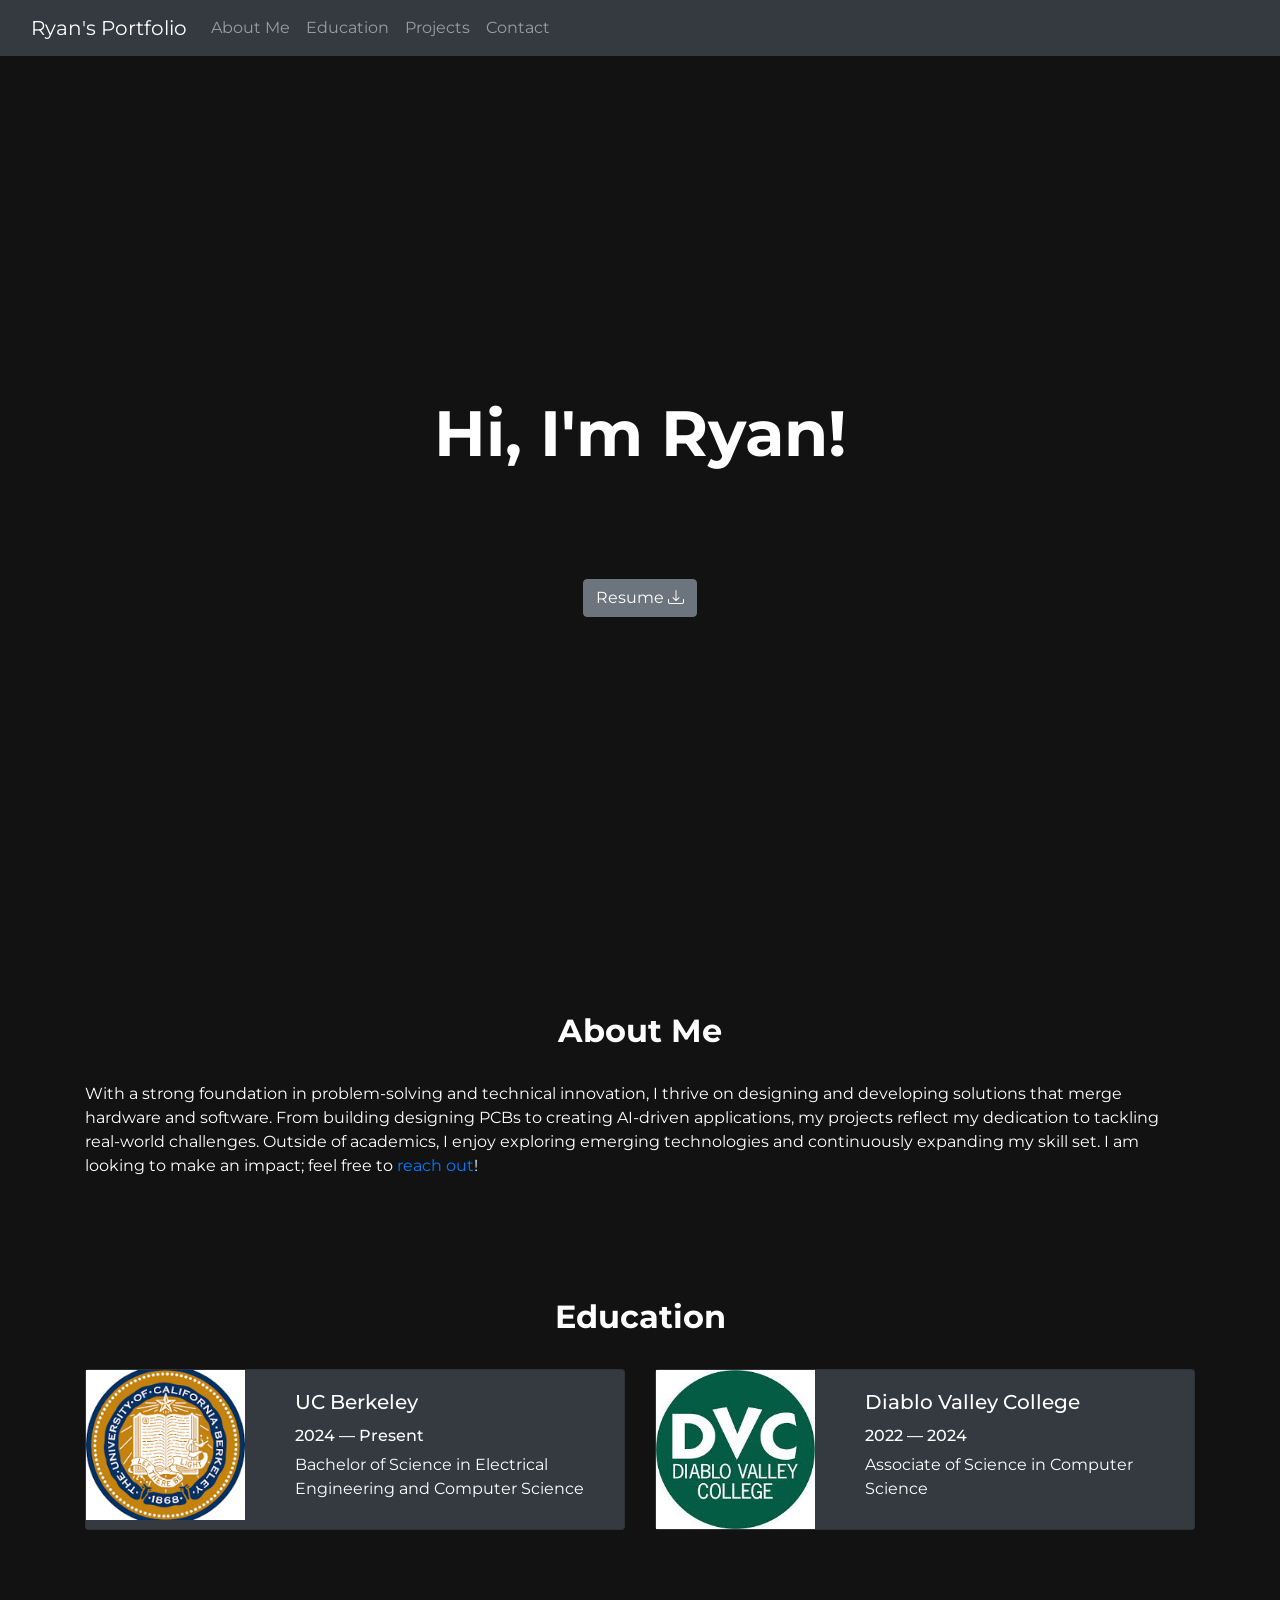
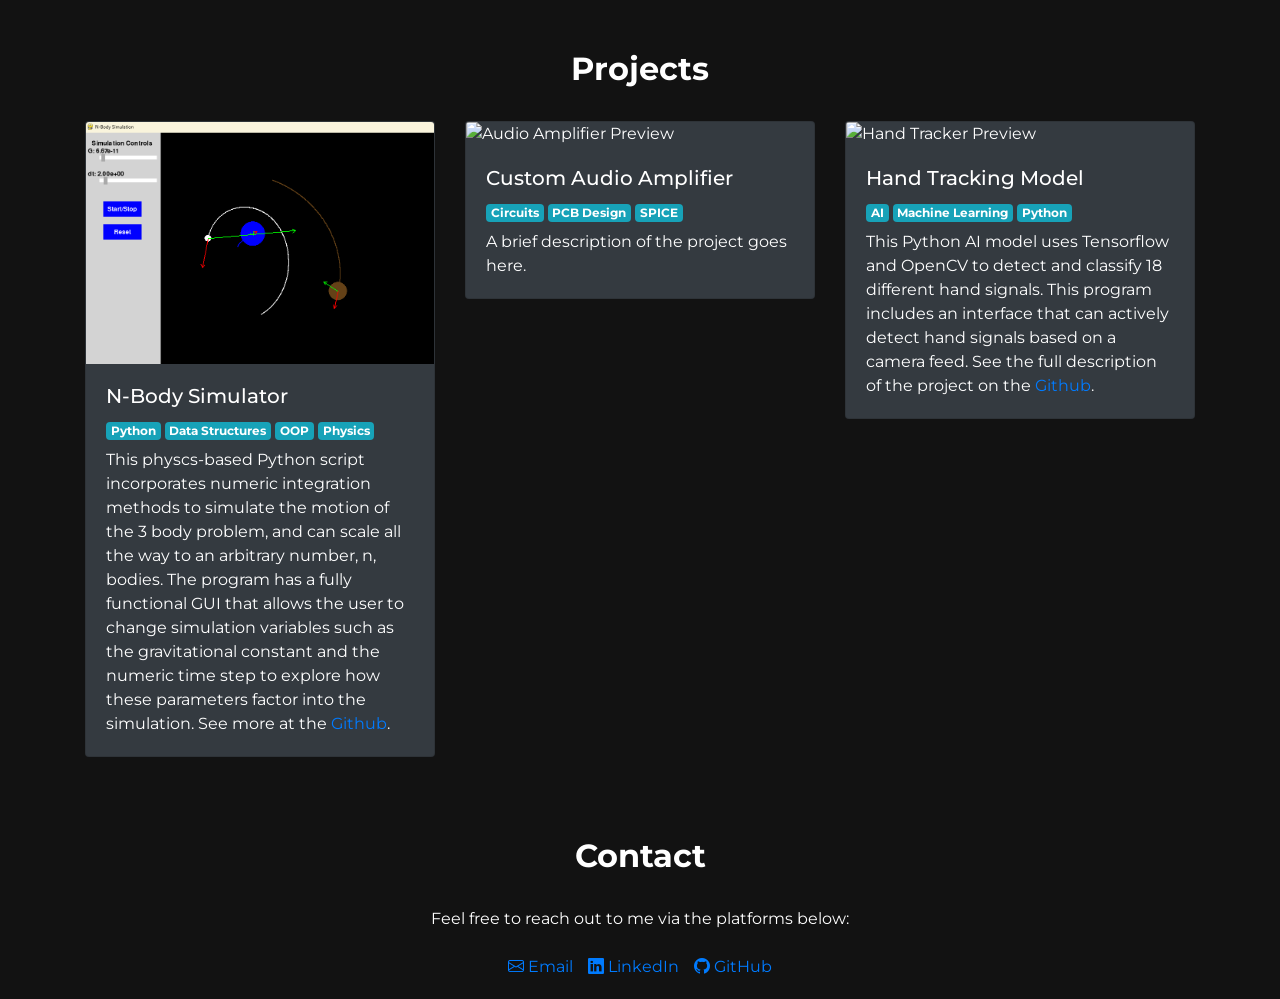
==== web/index.html @ 61672f68 "More minor changes" ====
<!DOCTYPE html>
<html lang="en">
<head>
    <meta charset="UTF-8">
    <meta name="viewport" content="width=device-width, initial-scale=1.0">
    <title>Ryan's Portfolio</title>
    <link href="./assets/style.css">
    <link href="https://cdn.jsdelivr.net/npm/bootstrap-icons/font/bootstrap-icons.css" rel="stylesheet">
    <link href="https://fonts.googleapis.com/css2?family=Montserrat:wght@400;700&display=swap" rel="stylesheet">
    <link rel="stylesheet" href="https://cdn.jsdelivr.net/npm/bootstrap@4.0.0/dist/css/bootstrap.min.css" integrity="sha384-Gn5384xqQ1aoWXA+058RXPxPg6fy4IWvTNh0E263XmFcJlSAwiGgFAW/dAiS6JXm" crossorigin="anonymous">
    <style>
        body {
            background-color: #121212;
            color: white;
            font-family: Montserrat, sans-serif;
        }
        .intro {
            height: 100vh;
            background: url('https://media.invisioncic.com/p313717/monthly_2023_01/Black-Triangles.gif.741b42f32b833622dc82c8f48ab958ac.gif') no-repeat center center/cover;
            display: flex;
            flex-direction: column;
            justify-content: center;
            align-items: center;
            text-align: center;
        }
        .intro h1 {
            font-size: 4rem;
            font-weight: bold;
        }
        .section-title {
            text-align: center;
            margin: 2rem 0;
            font-size: 2rem;
            font-weight: bold;
        }
        .project-card {
            margin-bottom: 2rem;
        }
    </style>
</head>
<body>

    <!-- Navbar -->
    <nav class="navbar navbar-expand-lg navbar-dark bg-dark">
        <div class="container-fluid">
            <a class="navbar-brand" href="#">Ryan's Portfolio</a>
            <button class="navbar-toggler" type="button" data-bs-toggle="collapse" data-bs-target="#navbarNav" aria-controls="navbarNav" aria-expanded="false" aria-label="Toggle navigation">
                <span class="navbar-toggler-icon"></span>
            </button>
            <div class="collapse navbar-collapse" id="navbarNav">
                <ul class="navbar-nav ms-auto">
                    <li class="nav-item"><a class="nav-link" href="#about">About Me</a></li>
                    <li class="nav-item"><a class="nav-link" href="#education">Education</a></li>
                    <li class="nav-item"><a class="nav-link" href="#projects">Projects</a></li>
                    <li class="nav-item"><a class="nav-link" href="#contact">Contact</a></li>
                </ul>
            </div>
        </div>
    </nav>

    <!-- Introduction Section -->
    <div class="intro">
        <h1>Hi, I'm Ryan!</h1>
        <a href="./assets/Resume_Berkeley_CS.pdf" class="btn btn-secondary" style="margin-top:100px" download="./assets/Resume_Berkeley_CS.pdf">
          Resume <i class="icon bi-download"></i>
        </a>
    </div>

    <!-- About Me Section -->
    <section id="about">
        <div class="container py-4">
            <h2 class="section-title">About Me</h2>
            <p>With a strong foundation in problem-solving and technical innovation, I thrive on designing and developing solutions that merge hardware and software. From building designing PCBs
              to creating AI-driven applications, my projects reflect my dedication to tackling real-world challenges. Outside of academics, I enjoy exploring emerging technologies and continuously expanding
              my skill set. I am looking to make an impact; feel free to <a href="#contact">reach out</a>!
            </p>
        </div>
    </section>

    <!-- Education Section -->
    <section id="education">
      <div class="container py-5">
          <h2 class="section-title">Education</h2>
          <div class="row">
              <div class="col-md-6 mb-4">
                  <div class="card bg-dark text-white h-100">
                      <div class="row g-0">
                          <div class="col-4 d-flex align-items-center justify-content-center">
                              <img src="[data-uri]" class="img-fluid rounded-start" alt="UC Berkeley Logo">
                          </div>
                          <div class="col-8">
                              <div class="card-body">
                                  <h5 class="card-title">UC Berkeley</h5>
                                  <h6>2024 &mdash; Present</h6>
                                  <p class="card-text">Bachelor of Science in Electrical Engineering and Computer Science</p>
                              </div>
                          </div>
                      </div>
                  </div>
              </div>
              <div class="col-md-6 mb-4">
                  <div class="card bg-dark text-white h-100">
                      <div class="row g-0">
                          <div class="col-4 d-flex align-items-center justify-content-center">
                              <img src="[data-uri]" class="img-fluid rounded-start" alt="DVC Logo">
                          </div>
                          <div class="col-8">
                              <div class="card-body">
                                  <h5 class="card-title">Diablo Valley College</h5>
                                  <h6>2022 &mdash; 2024</h6>
                                  <p class="card-text">Associate of Science in Computer Science</p>
                              </div>
                          </div>
                      </div>
                  </div>
              </div>
          </div>
      </div>
  </section>

    <!-- Projects Section -->
    <section id="projects">
        <div class="container py-3">
            <h2 class="section-title">Projects</h2>
            <div class="row">
                <div class="col-md-4 project-card">
                    <div class="card bg-dark text-white">
                        <img src="https://biancanev.github.io/portfolio/web/assets/3Body.png" class="card-img-top" alt="N-Body Preview">
                        <div class="card-body">
                            <h5 class="card-title">N-Body Simulator</h5>
                            <h6><span class="badge badge-info">Python</span> <span class="badge badge-info">Data Structures</span> <span class="badge badge-info">OOP</span> <span class="badge badge-info">Physics</span></h6>
                            <p class="card-text">This physcs-based Python script incorporates numeric integration methods to simulate the motion of the 3 body problem, and can scale all the way
                              to an arbitrary number, n, bodies. The program has a fully functional GUI that allows the user to change simulation variables such as the gravitational constant
                              and the numeric time step to explore how these parameters factor into the simulation. See more at the <a href="">Github</a>.
                            </p>
                        </div>
                    </div>
                </div>
                <div class="col-md-4 project-card">
                    <div class="card bg-dark text-white">
                        <img src="./path-to-preview2.jpg" class="card-img-top" alt="Audio Amplifier Preview">
                        <div class="card-body">
                            <h5 class="card-title">Custom Audio Amplifier</h5>
                            <h6><span class="badge badge-info">Circuits</span> <span class="badge badge-info">PCB Design</span> <span class="badge badge-info">SPICE</span></h6>
                            <p class="card-text">A brief description of the project goes here.</p>
                        </div>
                    </div>
                </div>
                <div class="col-md-4 project-card">
                    <div class="card bg-dark text-white">
                        <img src="./path-to-preview3.jpg" class="card-img-top" alt="Hand Tracker Preview">
                        <div class="card-body">
                            <h5 class="card-title">Hand Tracking Model</h5>
                            <h6><span class="badge badge-info">AI</span> <span class="badge badge-info">Machine Learning</span> <span class="badge badge-info">Python</span></h6>
                            <p class="card-text">This Python AI model uses Tensorflow and OpenCV to detect and classify 18 different hand signals. This program includes
                              an interface that can actively detect hand signals based on a camera feed. See the full description of the project on the <a href="">Github</a>.
                            </p>
                        </div>
                    </div>
                </div>
            </div>
        </div>
    </section>

    <!--Contact Section-->
    <section id="contact" class="contact-section">
      <div class="container text-center" style="padding-bottom:20px">
          <h2 class="section-title">Contact</h2>
          <p>Feel free to reach out to me via the platforms below:</p>
          <div class="d-flex justify-content-center mt-4">
              <a href="mailto:ryan.kwong.04@berkeley.edu" class="me-4" style="padding-right:15px">
                  <i class="icon bi-envelope"></i> Email
              </a>
              <a href="https://www.linkedin.com/in/ryan-kwong-3773281bb/" class="me-4" target="_blank" style="padding-right:15px">
                  <i class="icon bi-linkedin"></i> LinkedIn
              </a>
              <a href="https://github.com/biancanev" target="_blank">
                  <i class="icon bi-github"></i> GitHub
              </a>
          </div>
      </div>
  </section>
  <script src="./assets/script.js"></script>
  <script src="https://cdn.jsdelivr.net/npm/bootstrap-icons/font/bootstrap-icons.js"></script>
    <script src="https://cdn.jsdelivr.net/npm/bootstrap@5.3.0-alpha1/dist/js/bootstrap.bundle.min.js"></script>
</body>
</html>
---- web/assets/style.css ----
@keyframes slideIn {
    from {
        opacity: 0;
        transform: translateY(50px);
    }
    to {
        opacity: 1;
        transform: translateY(0);
    }
}

.section {
    opacity: 0;
    transform: translateY(50px);
    transition: all 0.5s ease-in-out;
}

.section.visible {
    opacity: 1;
    transform: translateY(0);
    animation: slideIn 0.5s ease-out;
}

.contact a{
    color: white
}
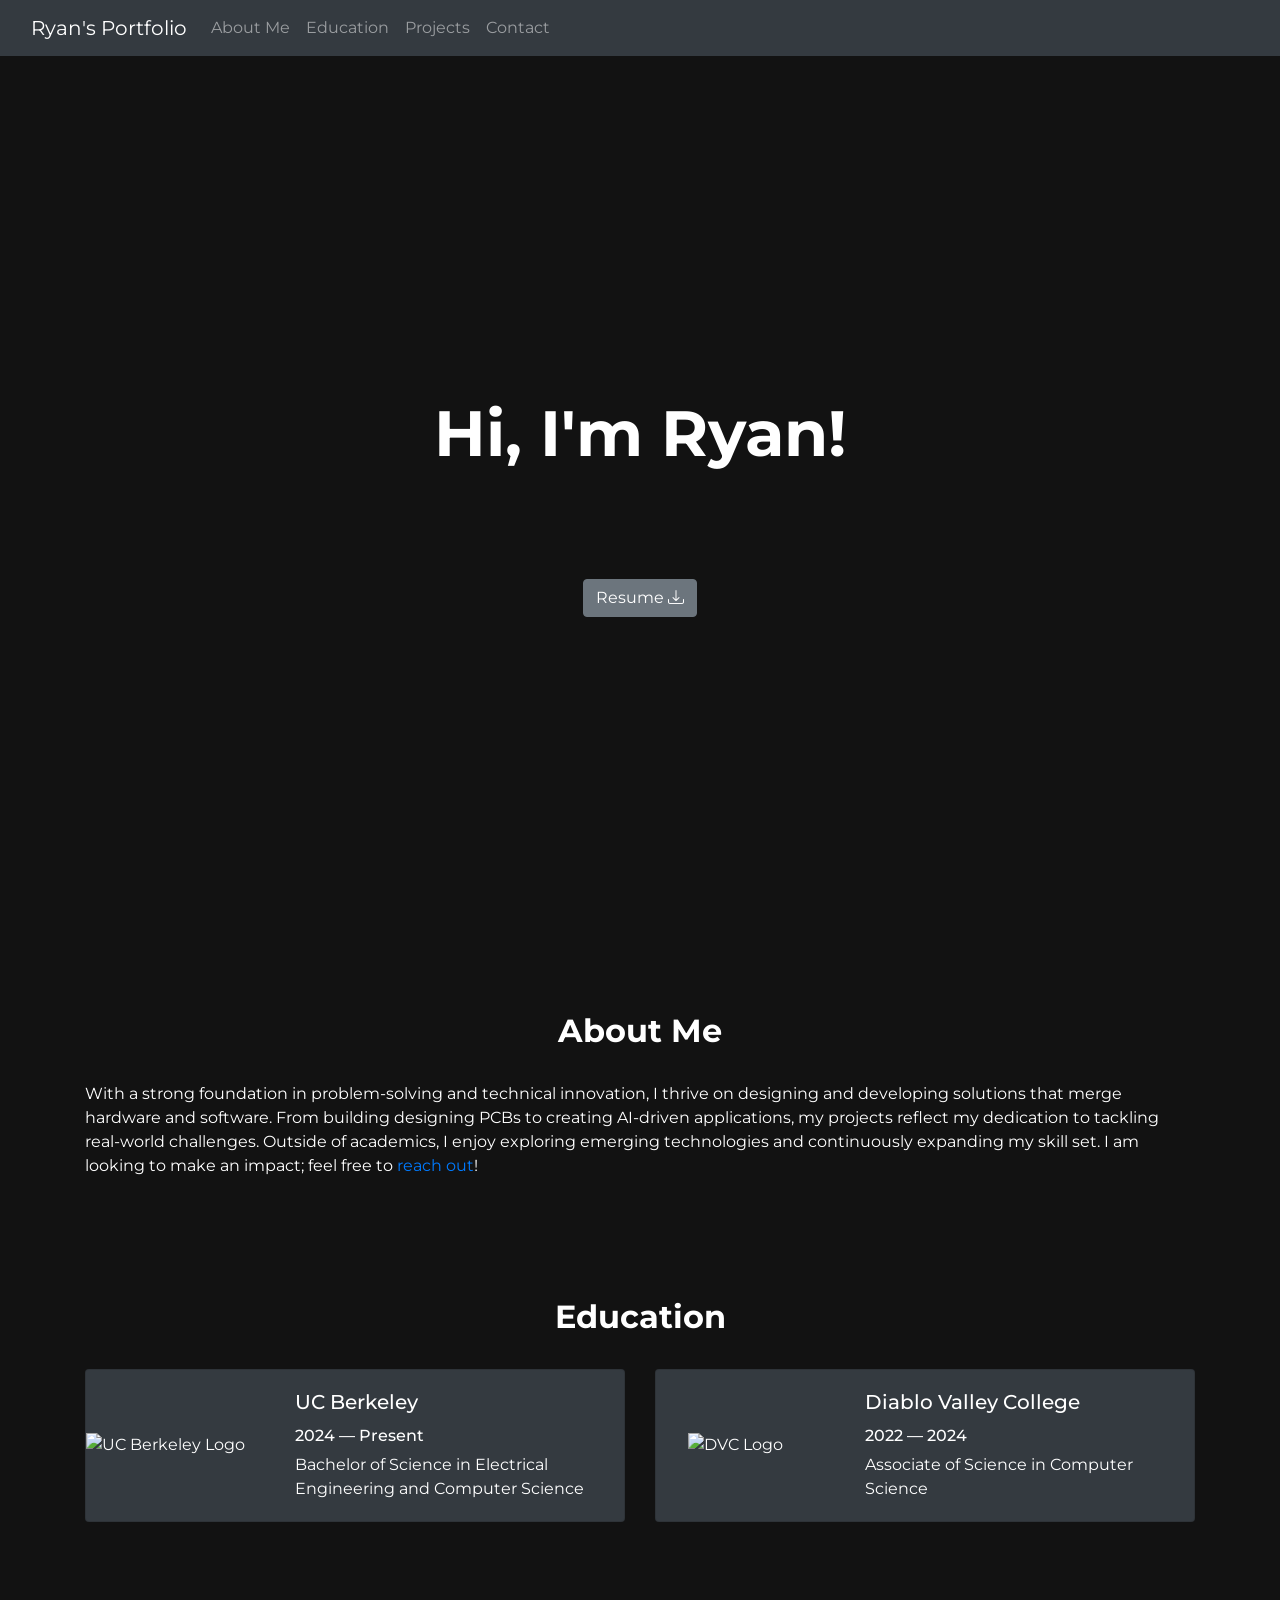
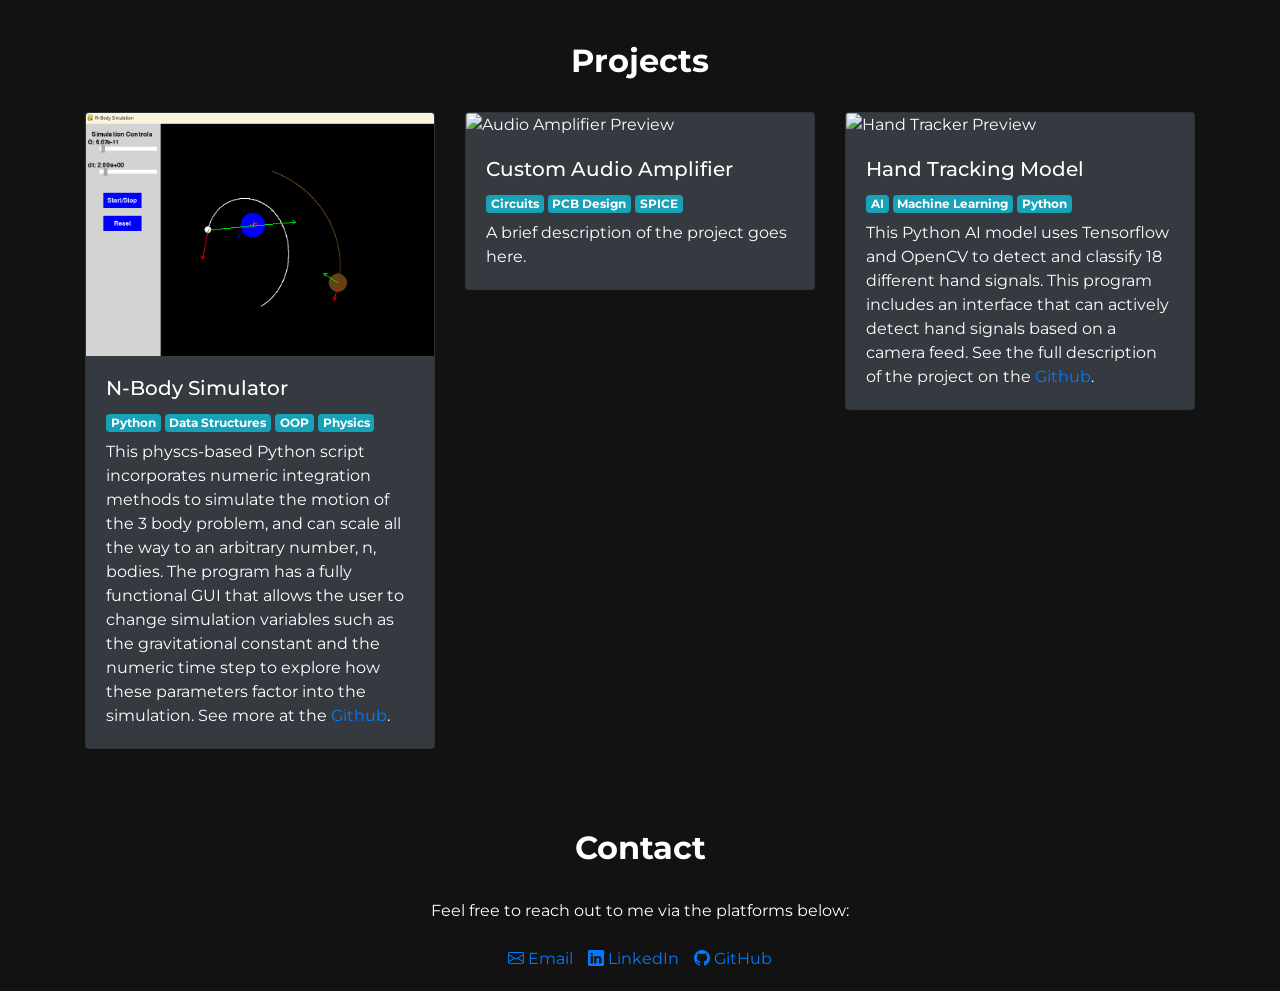
==== commit e6b4724e: "Added CSS transitions to make the site look better." ====
--- a/web/index.html
+++ b/web/index.html
@@ -35,6 +35,30 @@
         }
         .project-card {
             margin-bottom: 2rem;
+        }
+        .contact a{
+            color: white
+        }
+        @keyframes slideIn {
+            from {
+                opacity: 0;
+                transform: translateY(50px);
+            }
+            to {
+                opacity: 1;
+                transform: translateY(0);
+            }
+        }
+
+        .fade-in-section {
+            opacity: 0;
+            transform: translateX(-100px);
+            transition: opacity 1.5s ease-out, transform 0.6s ease-out;
+        }
+
+        .fade-in-section.visible {
+            opacity: 1;
+            transform: translateX(0);
         }
     </style>
 </head>
@@ -67,7 +91,7 @@
     </div>
 
     <!-- About Me Section -->
-    <section id="about">
+    <section id="about" class="fade-in-section">
         <div class="container py-4">
             <h2 class="section-title">About Me</h2>
             <p>With a strong foundation in problem-solving and technical innovation, I thrive on designing and developing solutions that merge hardware and software. From building designing PCBs
@@ -78,7 +102,7 @@
     </section>
 
     <!-- Education Section -->
-    <section id="education">
+    <section id="education" class="fade-in-section">
       <div class="container py-5">
           <h2 class="section-title">Education</h2>
           <div class="row">
@@ -86,7 +110,7 @@
                   <div class="card bg-dark text-white h-100">
                       <div class="row g-0">
                           <div class="col-4 d-flex align-items-center justify-content-center">
-                              <img src="[data-uri]" class="img-fluid rounded-start" alt="UC Berkeley Logo">
+                              <img src="https://clipart-library.com/data_images/136000.gif" class="img-fluid rounded-start" alt="UC Berkeley Logo">
                           </div>
                           <div class="col-8">
                               <div class="card-body">
@@ -102,7 +126,7 @@
                   <div class="card bg-dark text-white h-100">
                       <div class="row g-0">
                           <div class="col-4 d-flex align-items-center justify-content-center">
-                              <img src="[data-uri]" class="img-fluid rounded-start" alt="DVC Logo">
+                              <img src="https://yt3.googleusercontent.com/ytc/AIdro_nu890eFLxVB2U7KcM02LkR3jqqDlMM6Ml5hMJ9qdoY1UA=s900-c-k-c0x00ffffff-no-rj" class="img-fluid rounded-start" alt="DVC Logo">
                           </div>
                           <div class="col-8">
                               <div class="card-body">
@@ -119,7 +143,7 @@
   </section>
 
     <!-- Projects Section -->
-    <section id="projects">
+    <section id="projects" class="fade-in-section">
         <div class="container py-3">
             <h2 class="section-title">Projects</h2>
             <div class="row">
@@ -163,7 +187,7 @@
     </section>
 
     <!--Contact Section-->
-    <section id="contact" class="contact-section">
+    <section id="contact" class="contact-section fade-in-section">
       <div class="container text-center" style="padding-bottom:20px">
           <h2 class="section-title">Contact</h2>
           <p>Feel free to reach out to me via the platforms below:</p>
@@ -183,5 +207,24 @@
   <script src="./assets/script.js"></script>
   <script src="https://cdn.jsdelivr.net/npm/bootstrap-icons/font/bootstrap-icons.js"></script>
     <script src="https://cdn.jsdelivr.net/npm/bootstrap@5.3.0-alpha1/dist/js/bootstrap.bundle.min.js"></script>
+    <script>
+    const sections = document.querySelectorAll('.fade-in-section');
+
+    const observer = new IntersectionObserver((entries, observer) => {
+        entries.forEach(entry => {
+            if (entry.isIntersecting) {
+                entry.target.classList.add('visible');
+            } else {
+                entry.target.classList.remove('visible');
+            }
+        });
+    }, { threshold: 0.1 });
+
+    sections.forEach(section => {
+        observer.observe(section);
+    });
+
+
+    </script>
 </body>
 </html>
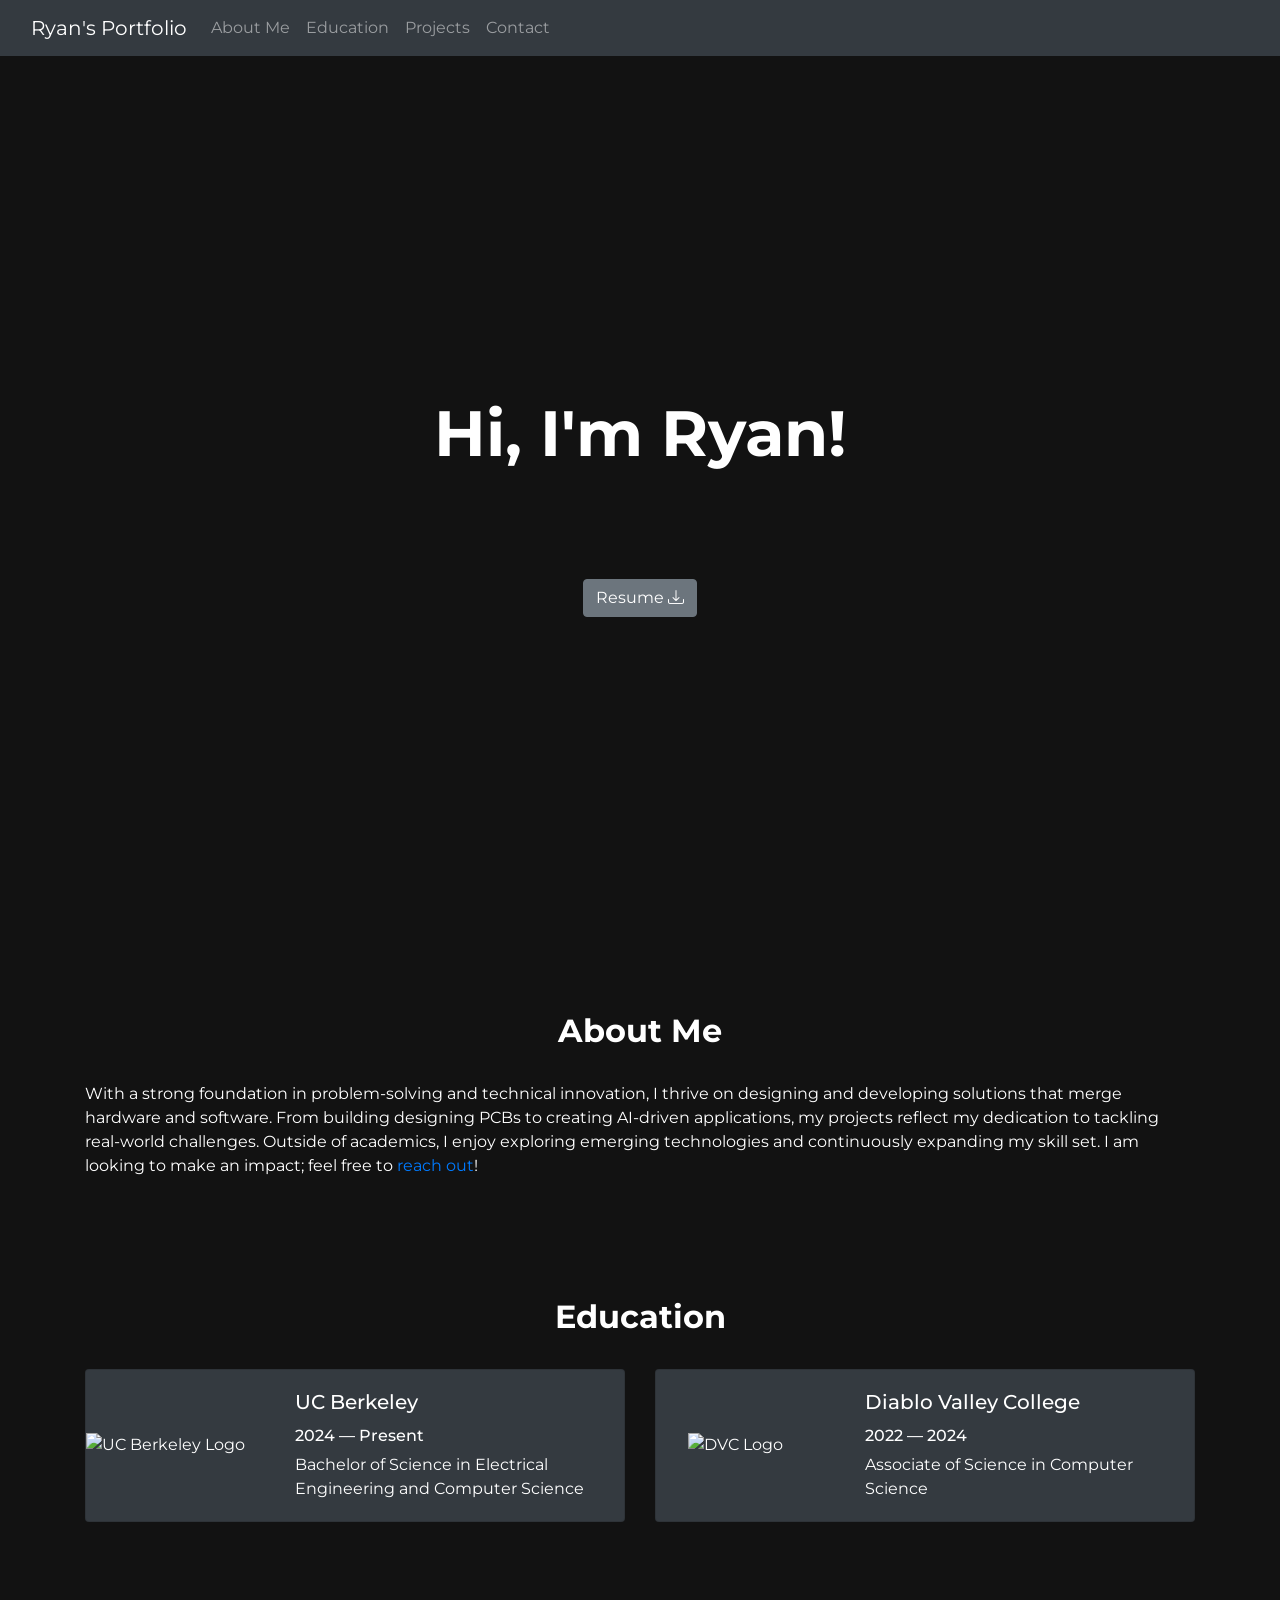
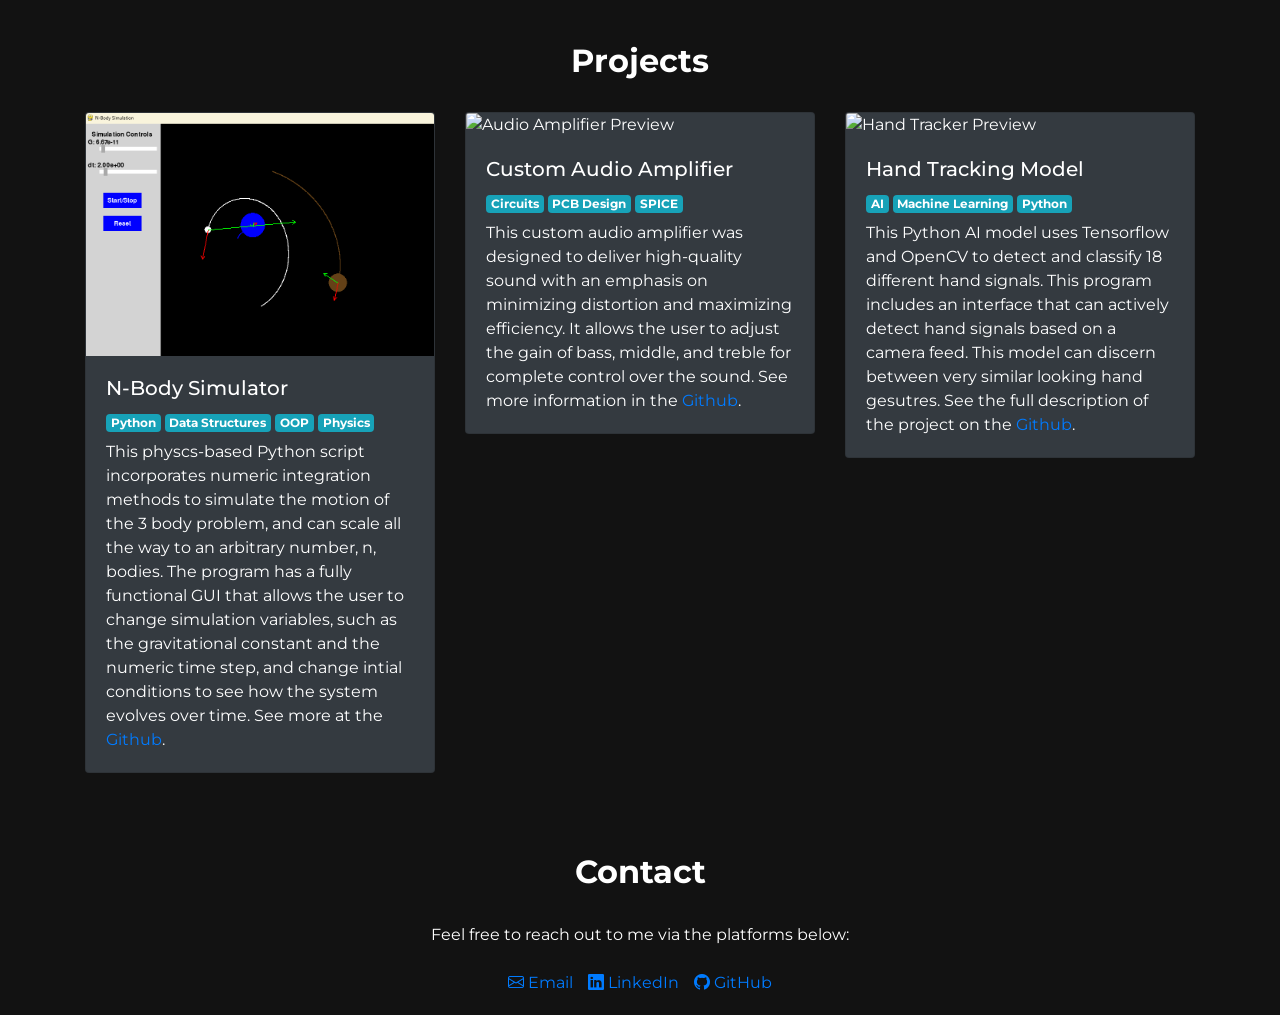
==== commit 9cc809c3: "Finished the descriptions for the projects" ====
--- a/web/index.html
+++ b/web/index.html
@@ -154,8 +154,8 @@
                             <h5 class="card-title">N-Body Simulator</h5>
                             <h6><span class="badge badge-info">Python</span> <span class="badge badge-info">Data Structures</span> <span class="badge badge-info">OOP</span> <span class="badge badge-info">Physics</span></h6>
                             <p class="card-text">This physcs-based Python script incorporates numeric integration methods to simulate the motion of the 3 body problem, and can scale all the way
-                              to an arbitrary number, n, bodies. The program has a fully functional GUI that allows the user to change simulation variables such as the gravitational constant
-                              and the numeric time step to explore how these parameters factor into the simulation. See more at the <a href="">Github</a>.
+                              to an arbitrary number, n, bodies. The program has a fully functional GUI that allows the user to change simulation variables, such as the gravitational constant
+                              and the numeric time step, and change intial conditions to see how the system evolves over time. See more at the <a href="">Github</a>.
                             </p>
                         </div>
                     </div>
@@ -166,7 +166,9 @@
                         <div class="card-body">
                             <h5 class="card-title">Custom Audio Amplifier</h5>
                             <h6><span class="badge badge-info">Circuits</span> <span class="badge badge-info">PCB Design</span> <span class="badge badge-info">SPICE</span></h6>
-                            <p class="card-text">A brief description of the project goes here.</p>
+                            <p class="card-text">This custom audio amplifier was designed to deliver high-quality sound with an emphasis on minimizing distortion and maximizing efficiency. It allows
+                                the user to adjust the gain of bass, middle, and treble for complete control over the sound. See more information in the <a href="">Github</a>.
+                            </p>
                         </div>
                     </div>
                 </div>
@@ -177,7 +179,8 @@
                             <h5 class="card-title">Hand Tracking Model</h5>
                             <h6><span class="badge badge-info">AI</span> <span class="badge badge-info">Machine Learning</span> <span class="badge badge-info">Python</span></h6>
                             <p class="card-text">This Python AI model uses Tensorflow and OpenCV to detect and classify 18 different hand signals. This program includes
-                              an interface that can actively detect hand signals based on a camera feed. See the full description of the project on the <a href="">Github</a>.
+                              an interface that can actively detect hand signals based on a camera feed. This model can discern between very similar looking hand gesutres.
+                            See the full description of the project on the <a href="">Github</a>.
                             </p>
                         </div>
                     </div>
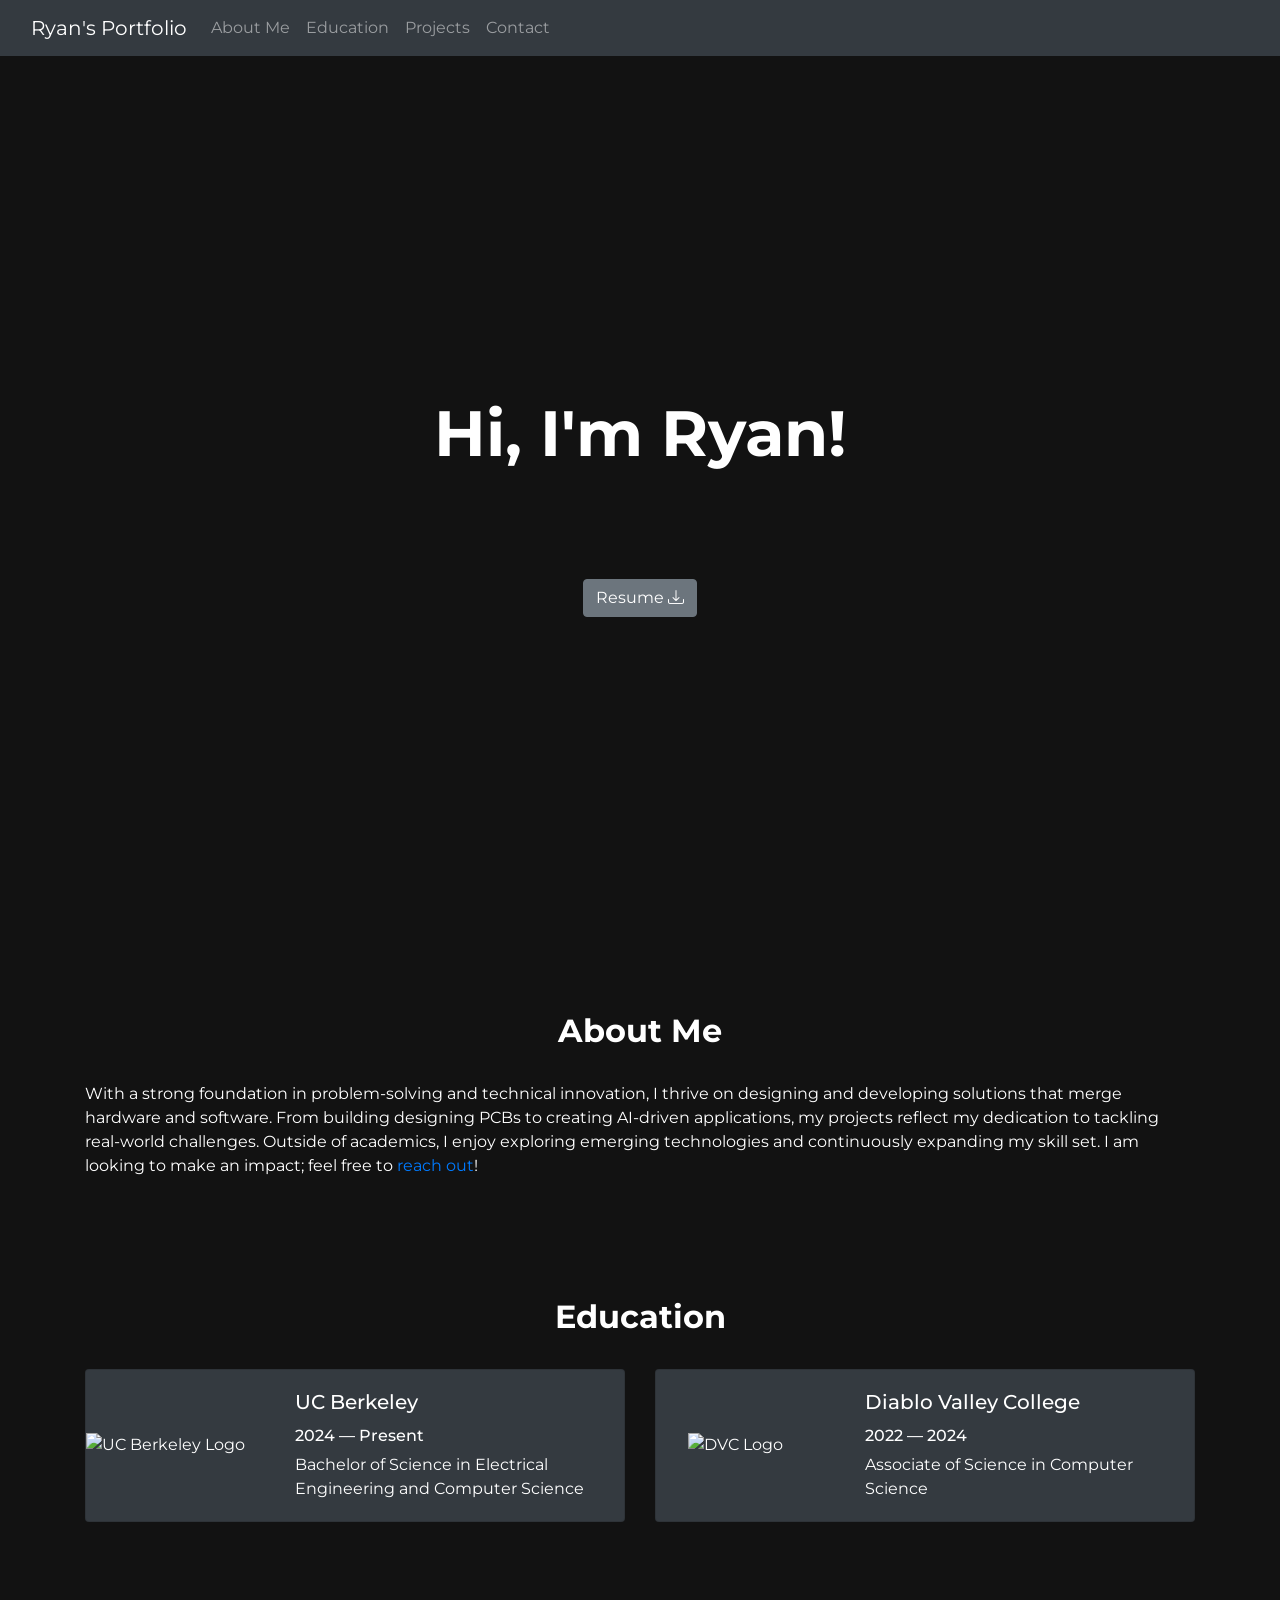
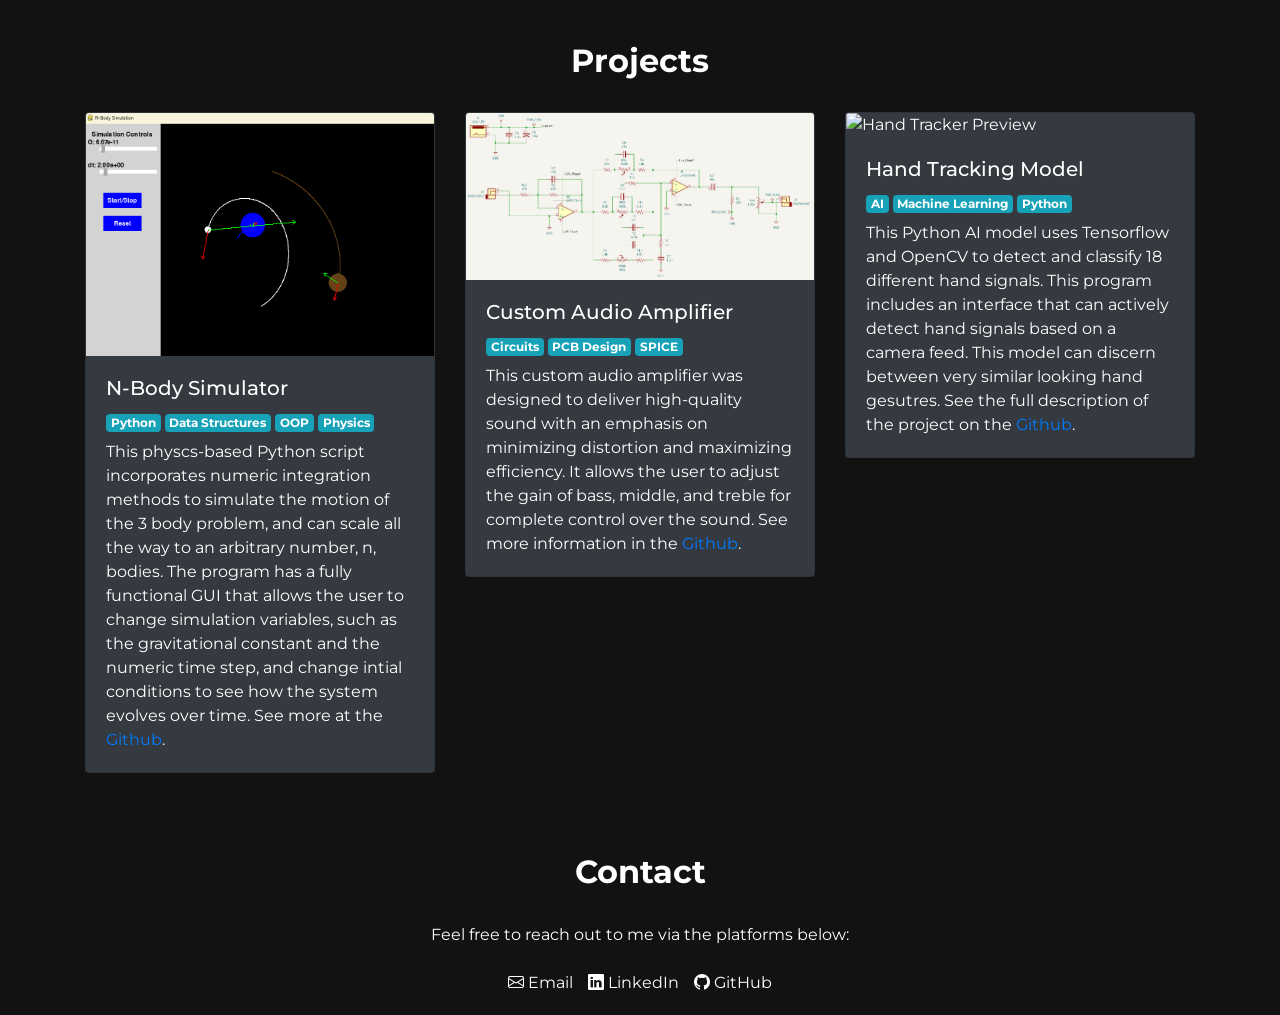
==== commit d7fcc654: "Added picture to amplifier" ====
--- a/web/index.html
+++ b/web/index.html
@@ -36,9 +36,10 @@
         .project-card {
             margin-bottom: 2rem;
         }
-        .contact a{
+        .contact-section a{
             color: white
         }
+
         @keyframes slideIn {
             from {
                 opacity: 0;
@@ -155,19 +156,19 @@
                             <h6><span class="badge badge-info">Python</span> <span class="badge badge-info">Data Structures</span> <span class="badge badge-info">OOP</span> <span class="badge badge-info">Physics</span></h6>
                             <p class="card-text">This physcs-based Python script incorporates numeric integration methods to simulate the motion of the 3 body problem, and can scale all the way
                               to an arbitrary number, n, bodies. The program has a fully functional GUI that allows the user to change simulation variables, such as the gravitational constant
-                              and the numeric time step, and change intial conditions to see how the system evolves over time. See more at the <a href="">Github</a>.
+                              and the numeric time step, and change intial conditions to see how the system evolves over time. See more at the <a href="https://github.com/biancanev/N-Body">Github</a>.
                             </p>
                         </div>
                     </div>
                 </div>
                 <div class="col-md-4 project-card">
                     <div class="card bg-dark text-white">
-                        <img src="./path-to-preview2.jpg" class="card-img-top" alt="Audio Amplifier Preview">
+                        <img src="./assets/Audio_Schematic.png" class="card-img-top" alt="Audio Amplifier Preview">
                         <div class="card-body">
                             <h5 class="card-title">Custom Audio Amplifier</h5>
                             <h6><span class="badge badge-info">Circuits</span> <span class="badge badge-info">PCB Design</span> <span class="badge badge-info">SPICE</span></h6>
                             <p class="card-text">This custom audio amplifier was designed to deliver high-quality sound with an emphasis on minimizing distortion and maximizing efficiency. It allows
-                                the user to adjust the gain of bass, middle, and treble for complete control over the sound. See more information in the <a href="">Github</a>.
+                                the user to adjust the gain of bass, middle, and treble for complete control over the sound. See more information in the <a href="https://github.com/biancanev/audio">Github</a>.
                             </p>
                         </div>
                     </div>
@@ -180,7 +181,7 @@
                             <h6><span class="badge badge-info">AI</span> <span class="badge badge-info">Machine Learning</span> <span class="badge badge-info">Python</span></h6>
                             <p class="card-text">This Python AI model uses Tensorflow and OpenCV to detect and classify 18 different hand signals. This program includes
                               an interface that can actively detect hand signals based on a camera feed. This model can discern between very similar looking hand gesutres.
-                            See the full description of the project on the <a href="">Github</a>.
+                            See the full description of the project on the <a href="https://github.com/biancanev/HandTracker">Github</a>.
                             </p>
                         </div>
                     </div>
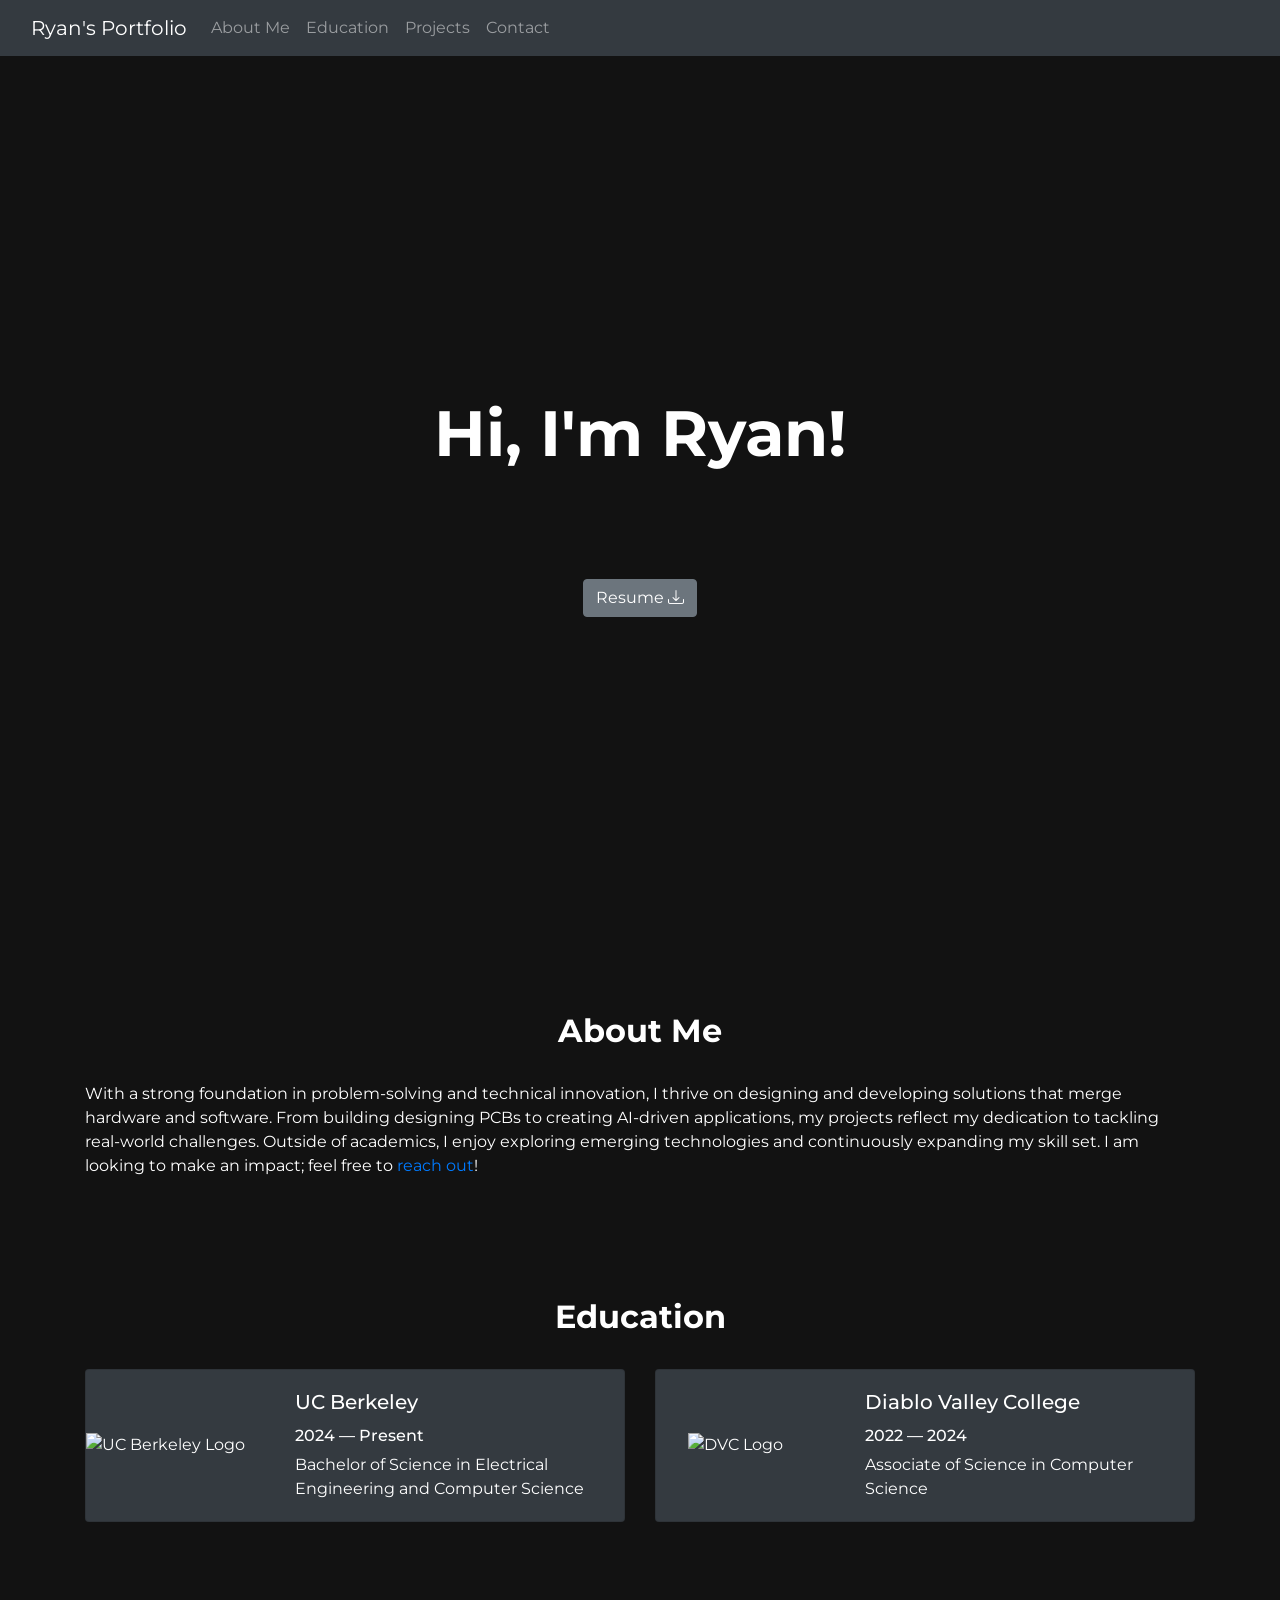
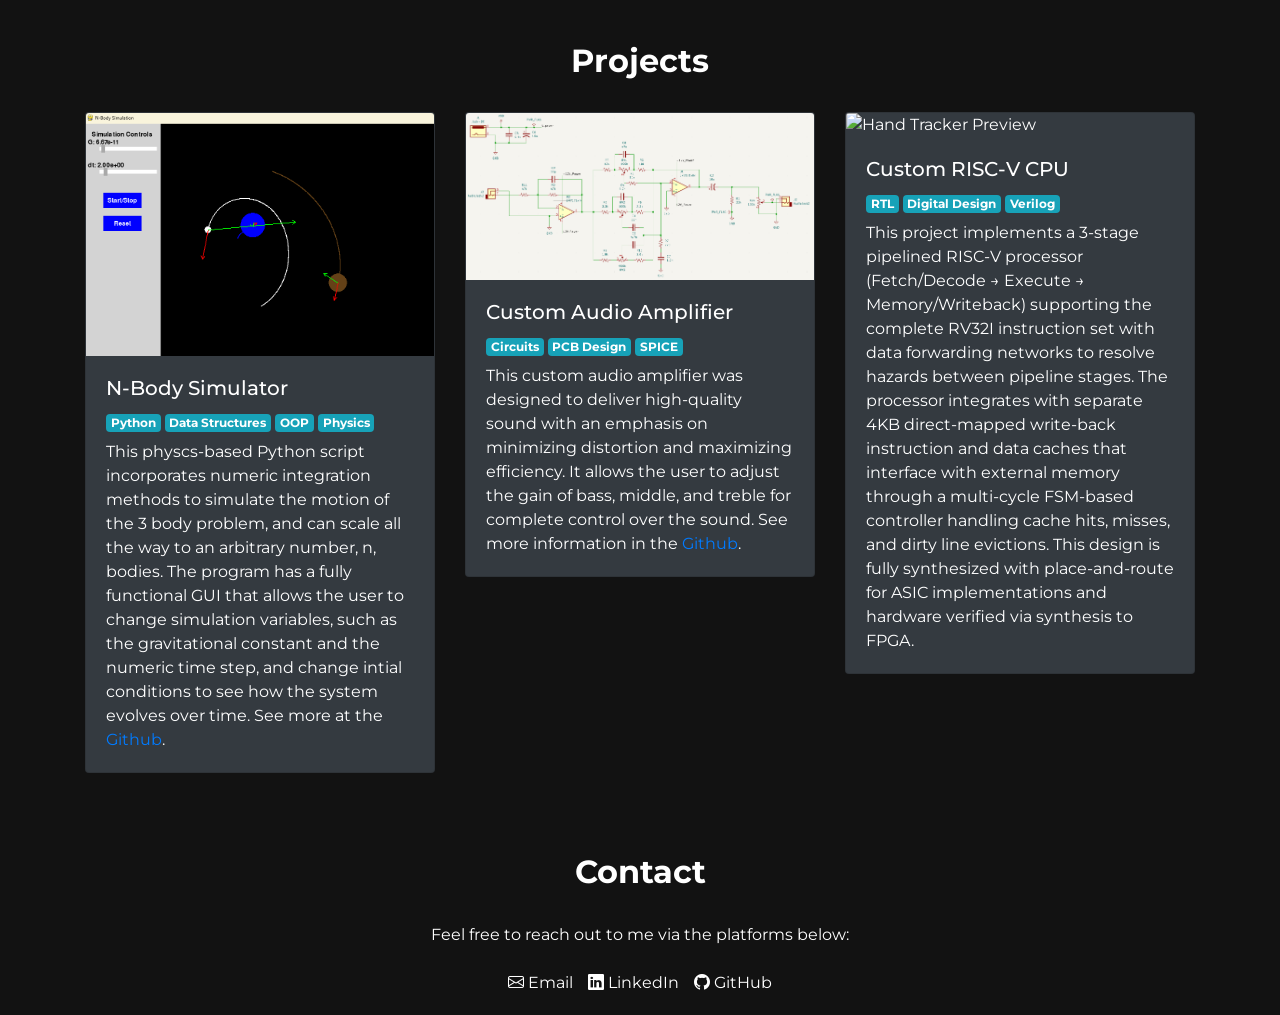
==== commit 46f5104e: "Replace Hand Tracking Model with Custom RISC-V CPU Updated project card details to reflect a new RIS" ====
--- a/web/index.html
+++ b/web/index.html
@@ -175,13 +175,14 @@
                 </div>
                 <div class="col-md-4 project-card">
                     <div class="card bg-dark text-white">
-                        <img src="./path-to-preview3.jpg" class="card-img-top" alt="Hand Tracker Preview">
+                        <img src="./assets/Asic_pipeline_v2.png" class="card-img-top" alt="Hand Tracker Preview">
                         <div class="card-body">
-                            <h5 class="card-title">Hand Tracking Model</h5>
-                            <h6><span class="badge badge-info">AI</span> <span class="badge badge-info">Machine Learning</span> <span class="badge badge-info">Python</span></h6>
-                            <p class="card-text">This Python AI model uses Tensorflow and OpenCV to detect and classify 18 different hand signals. This program includes
-                              an interface that can actively detect hand signals based on a camera feed. This model can discern between very similar looking hand gesutres.
-                            See the full description of the project on the <a href="https://github.com/biancanev/HandTracker">Github</a>.
+                            <h5 class="card-title">Custom RISC-V CPU</h5>
+                            <h6><span class="badge badge-info">RTL</span> <span class="badge badge-info">Digital Design</span> <span class="badge badge-info">Verilog</span></h6>
+                            <p class="card-text">This project implements a 3-stage pipelined RISC-V processor (Fetch/Decode → Execute → Memory/Writeback) supporting the complete 
+                                RV32I instruction set with data forwarding networks to resolve hazards between pipeline stages. The processor integrates with separate 4KB direct-mapped 
+                                write-back instruction and data caches that interface with external memory through a multi-cycle FSM-based controller handling cache hits, misses, and dirty 
+                                line evictions. This design is fully synthesized with place-and-route for ASIC implementations and hardware verified via synthesis to FPGA.
                             </p>
                         </div>
                     </div>
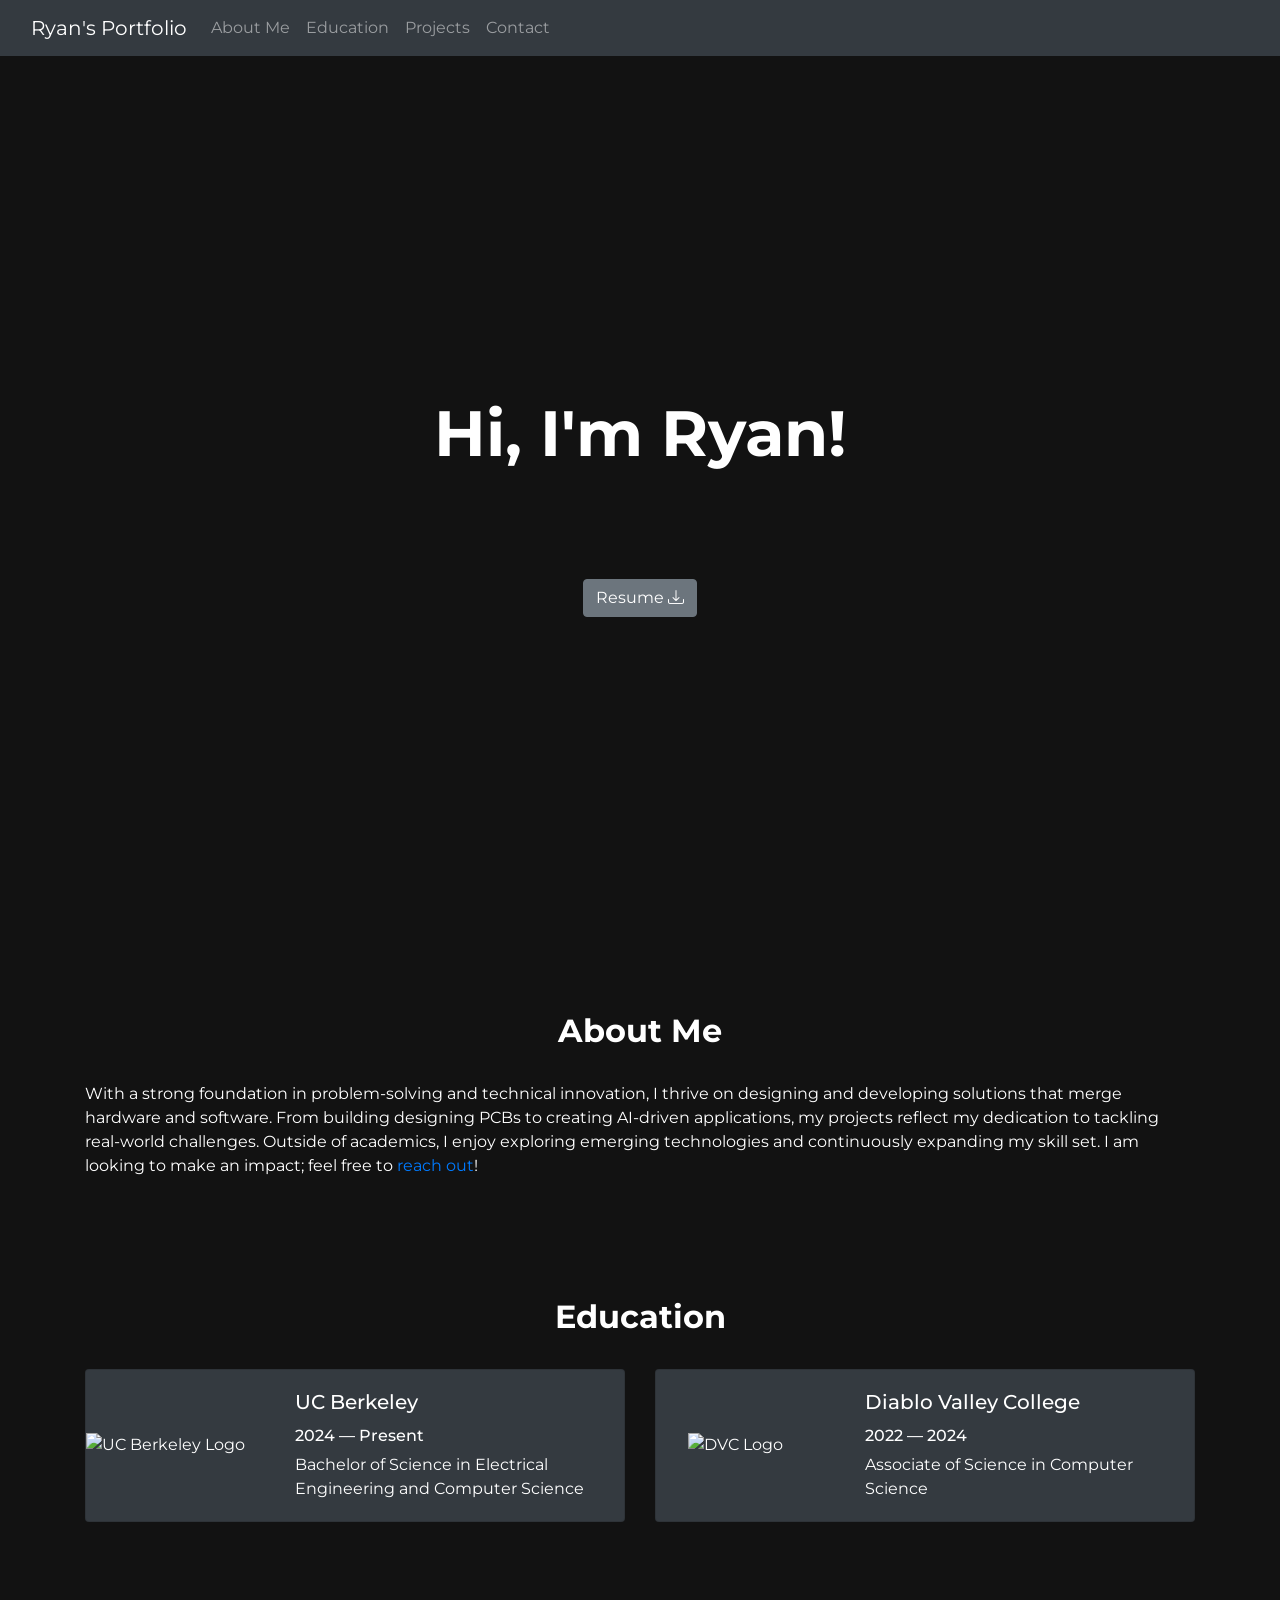
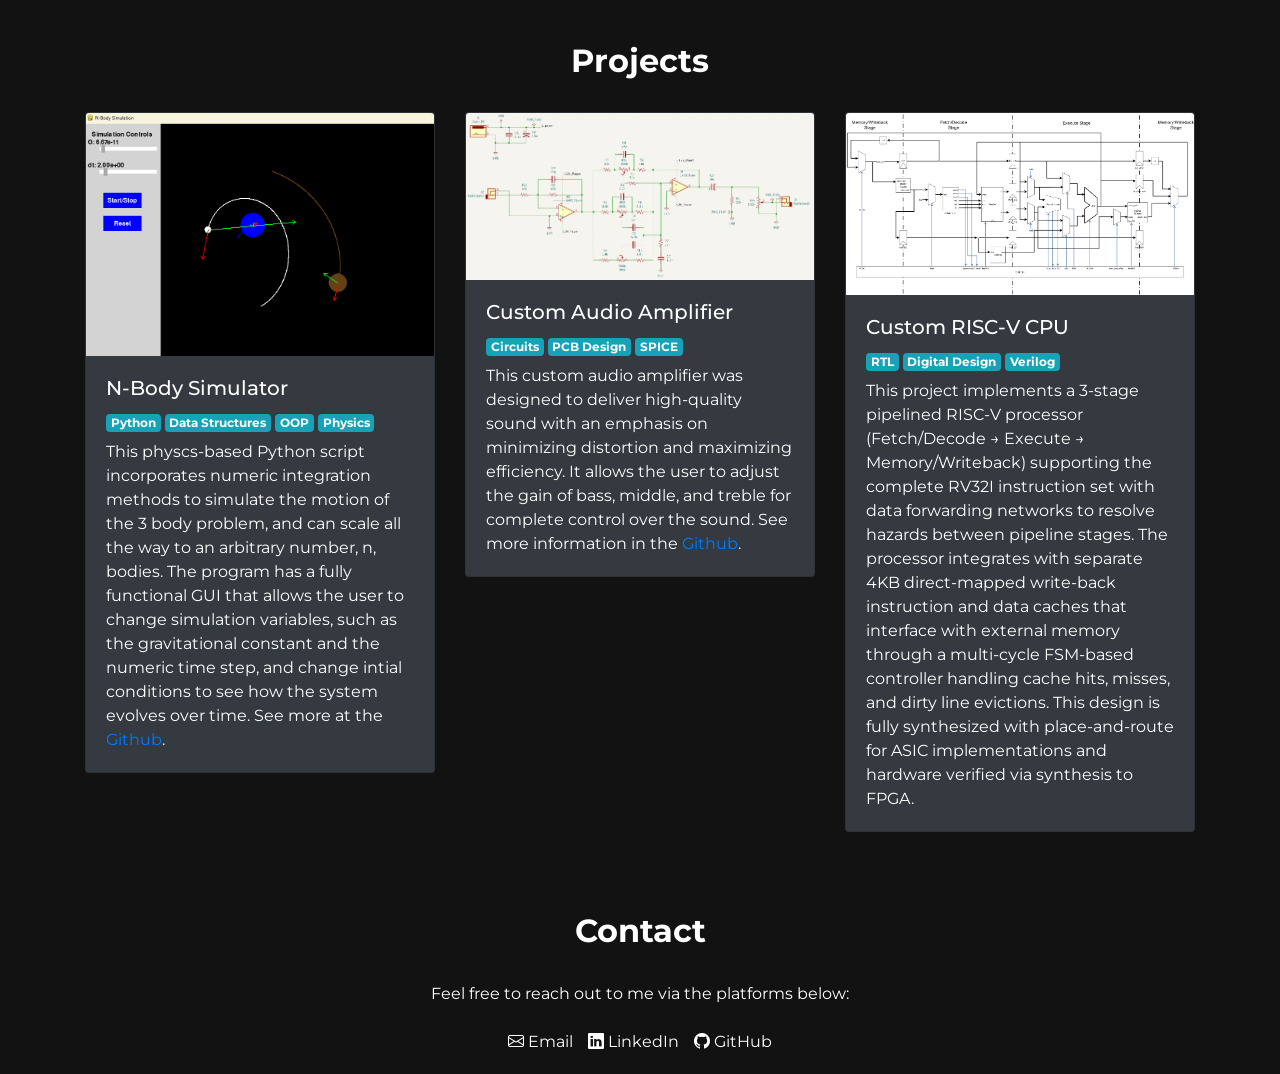
==== commit 2a2213fd: "Update image source for RISC-V CPU project card" ====
--- a/web/index.html
+++ b/web/index.html
@@ -86,7 +86,7 @@
     <!-- Introduction Section -->
     <div class="intro">
         <h1>Hi, I'm Ryan!</h1>
-        <a href="./assets/Resume_Berkeley_CS.pdf" class="btn btn-secondary" style="margin-top:100px" download="./assets/Resume_Berkeley_CS.pdf">
+        <a href="./assets/Resume_v2.pdf" class="btn btn-secondary" style="margin-top:100px" download="./assets/Resume_v2.pdf">
           Resume <i class="icon bi-download"></i>
         </a>
     </div>
@@ -175,7 +175,7 @@
                 </div>
                 <div class="col-md-4 project-card">
                     <div class="card bg-dark text-white">
-                        <img src="./assets/Asic_pipeline_v2.png" class="card-img-top" alt="Hand Tracker Preview">
+                        <img src="./assets/ASIC_pipeline_v2.png" class="card-img-top" alt="RV CPU Preview">
                         <div class="card-body">
                             <h5 class="card-title">Custom RISC-V CPU</h5>
                             <h6><span class="badge badge-info">RTL</span> <span class="badge badge-info">Digital Design</span> <span class="badge badge-info">Verilog</span></h6>
